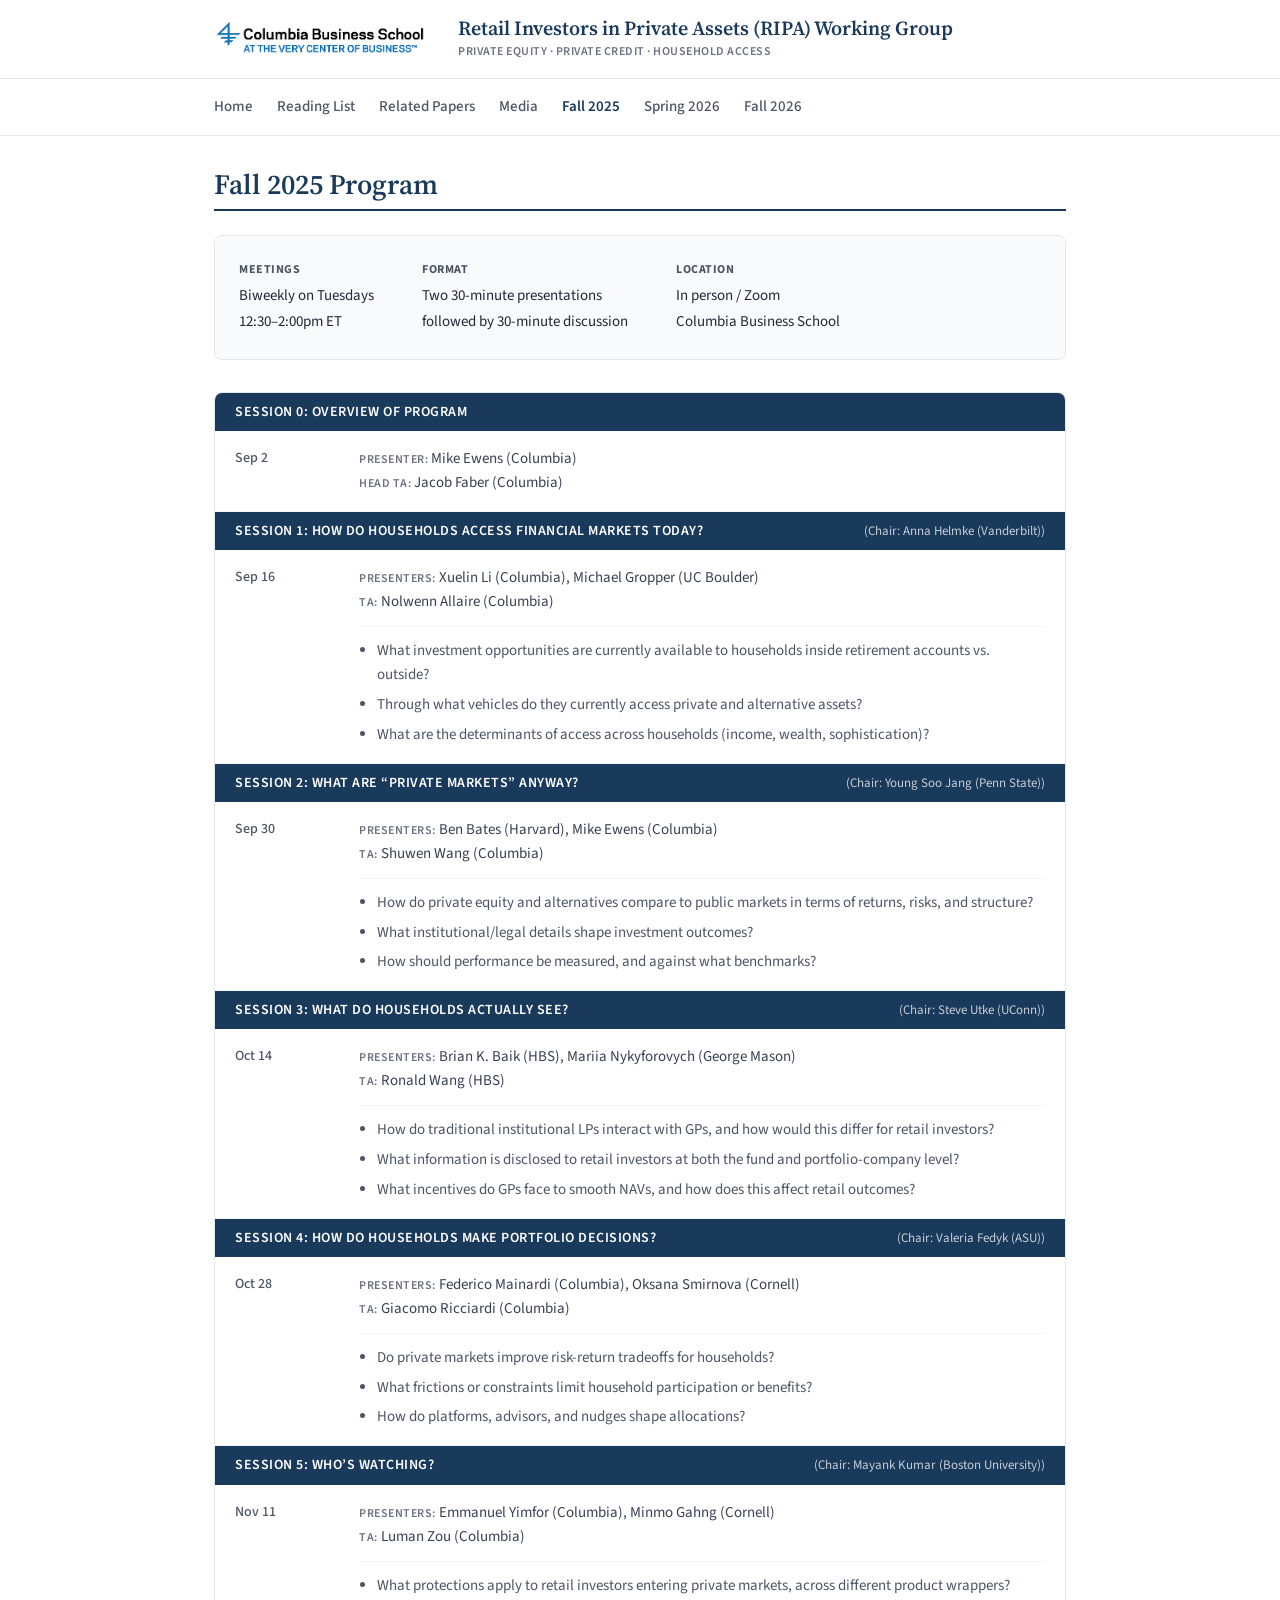
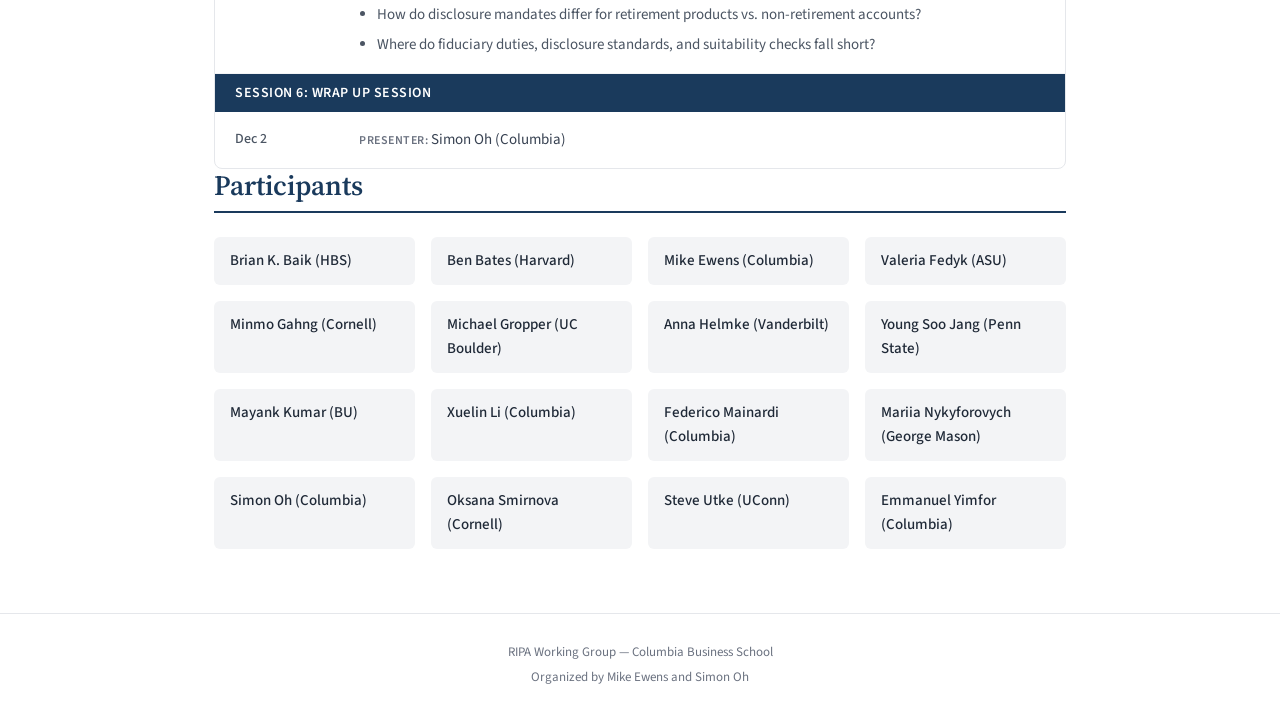
==== fall-2025.html @ 3ee1a728 "Add a Home page, reorder the nav, and drop the card styling - index.html becomes Home and carries th" ====
<!DOCTYPE html>
<html lang="en">
<head>
    <meta charset="UTF-8">
    <meta name="viewport" content="width=device-width, initial-scale=1.0">
    <title>Fall 2025 &mdash; RIPA Working Group</title>
    <link rel="stylesheet" href="styles.css">
    <link rel="preconnect" href="https://fonts.googleapis.com">
    <link rel="preconnect" href="https://fonts.gstatic.com" crossorigin>
    <link href="https://fonts.googleapis.com/css2?family=Source+Sans+3:wght@300;400;600;700&family=Source+Serif+4:wght@400;600&display=swap" rel="stylesheet">
</head>
<body>
    <header>
        <div class="container">
            <img src="cbs-logo.png" alt="Columbia Business School">
            <a href="index.html">
                <h1>Retail Investors in Private Assets (RIPA) Working Group</h1>
                <p class="subtitle">Private Equity &middot; Private Credit &middot; Household Access</p>
            </a>
        </div>
    </header>

    <nav>
        <div class="container">
            <a href="index.html">Home</a>
            <a href="reading.html">Reading List</a>
            <a href="papers.html">Related Papers</a>
            <a href="media.html">Media</a>
            <a href="fall-2025.html" class="nav-active">Fall 2025</a>
            <a href="spring-2026.html">Spring 2026</a>
            <a href="fall-2026.html">Fall 2026</a>
        </div>
    </nav>

    <main>
        <section class="container" id="schedule">
            <h2>Fall 2025 Program</h2>
            <div class="event-details">
                <div class="detail">
                    <strong>Meetings</strong>
                    <span>Biweekly on Tuesdays<br>12:30&ndash;2:00pm ET</span>
                </div>
                <div class="detail">
                    <strong>Format</strong>
                    <span>Two 30-minute presentations<br>followed by 30-minute discussion</span>
                </div>
                <div class="detail">
                    <strong>Location</strong>
                    <span>In person / Zoom<br>Columbia Business School</span>
                </div>
            </div>
            <div class="schedule">
                <div class="session-header"><span>Session 0: Overview of Program</span></div>
                <div class="time-block">
                    <div class="time">Sep 2</div>
                    <div class="event">
                        <div class="session-people"><span class="role">Presenter:</span> Mike Ewens (Columbia)<br><span class="role">Head TA:</span> Jacob Faber (Columbia)</div>
                    </div>
                </div>
                <div class="session-header"><span>Session 1: How Do Households Access Financial Markets Today?</span><span class="session-chair">(Chair: Anna Helmke (Vanderbilt))</span></div>
                <div class="time-block">
                    <div class="time">Sep 16</div>
                    <div class="event">
                        <div class="session-people"><span class="role">Presenters:</span> Xuelin Li (Columbia), Michael Gropper (UC Boulder)<br><span class="role">TA:</span> Nolwenn Allaire (Columbia)</div>
                        <div class="session-questions">
                            <ul>
                                <li>What investment opportunities are currently available to households inside retirement accounts vs. outside?</li>
                                <li>Through what vehicles do they currently access private and alternative assets?</li>
                                <li>What are the determinants of access across households (income, wealth, sophistication)?</li>
                            </ul>
                        </div>
                    </div>
                </div>
                <div class="session-header"><span>Session 2: What are &ldquo;Private Markets&rdquo; Anyway?</span><span class="session-chair">(Chair: Young Soo Jang (Penn State))</span></div>
                <div class="time-block">
                    <div class="time">Sep 30</div>
                    <div class="event">
                        <div class="session-people"><span class="role">Presenters:</span> Ben Bates (Harvard), Mike Ewens (Columbia)<br><span class="role">TA:</span> Shuwen Wang (Columbia)</div>
                        <div class="session-questions">
                            <ul>
                                <li>How do private equity and alternatives compare to public markets in terms of returns, risks, and structure?</li>
                                <li>What institutional/legal details shape investment outcomes?</li>
                                <li>How should performance be measured, and against what benchmarks?</li>
                            </ul>
                        </div>
                    </div>
                </div>
                <div class="session-header"><span>Session 3: What Do Households Actually See?</span><span class="session-chair">(Chair: Steve Utke (UConn))</span></div>
                <div class="time-block">
                    <div class="time">Oct 14</div>
                    <div class="event">
                        <div class="session-people"><span class="role">Presenters:</span> Brian K. Baik (HBS), Mariia Nykyforovych (George Mason)<br><span class="role">TA:</span> Ronald Wang (HBS)</div>
                        <div class="session-questions">
                            <ul>
                                <li>How do traditional institutional LPs interact with GPs, and how would this differ for retail investors?</li>
                                <li>What information is disclosed to retail investors at both the fund and portfolio-company level?</li>
                                <li>What incentives do GPs face to smooth NAVs, and how does this affect retail outcomes?</li>
                            </ul>
                        </div>
                    </div>
                </div>
                <div class="session-header"><span>Session 4: How Do Households Make Portfolio Decisions?</span><span class="session-chair">(Chair: Valeria Fedyk (ASU))</span></div>
                <div class="time-block">
                    <div class="time">Oct 28</div>
                    <div class="event">
                        <div class="session-people"><span class="role">Presenters:</span> Federico Mainardi (Columbia), Oksana Smirnova (Cornell)<br><span class="role">TA:</span> Giacomo Ricciardi (Columbia)</div>
                        <div class="session-questions">
                            <ul>
                                <li>Do private markets improve risk-return tradeoffs for households?</li>
                                <li>What frictions or constraints limit household participation or benefits?</li>
                                <li>How do platforms, advisors, and nudges shape allocations?</li>
                            </ul>
                        </div>
                    </div>
                </div>
                <div class="session-header"><span>Session 5: Who&rsquo;s Watching?</span><span class="session-chair">(Chair: Mayank Kumar (Boston University))</span></div>
                <div class="time-block">
                    <div class="time">Nov 11</div>
                    <div class="event">
                        <div class="session-people"><span class="role">Presenters:</span> Emmanuel Yimfor (Columbia), Minmo Gahng (Cornell)<br><span class="role">TA:</span> Luman Zou (Columbia)</div>
                        <div class="session-questions">
                            <ul>
                                <li>What protections apply to retail investors entering private markets, across different product wrappers?</li>
                                <li>How do disclosure mandates differ for retirement products vs. non-retirement accounts?</li>
                                <li>Where do fiduciary duties, disclosure standards, and suitability checks fall short?</li>
                            </ul>
                        </div>
                    </div>
                </div>
                <div class="session-header"><span>Session 6: Wrap Up Session</span></div>
                <div class="time-block">
                    <div class="time">Dec 2</div>
                    <div class="event">
                        <div class="session-people"><span class="role">Presenter:</span> Simon Oh (Columbia)</div>
                    </div>
                </div>
            </div>
        </section>

        <section class="container" id="participants">
            <h2>Participants</h2>
            <div class="participants-grid">
                <div class="participant">Brian K. Baik (HBS)</div>
                <div class="participant">Ben Bates (Harvard)</div>
                <div class="participant">Mike Ewens (Columbia)</div>
                <div class="participant">Valeria Fedyk (ASU)</div>
                <div class="participant">Minmo Gahng (Cornell)</div>
                <div class="participant">Michael Gropper (UC Boulder)</div>
                <div class="participant">Anna Helmke (Vanderbilt)</div>
                <div class="participant">Young Soo Jang (Penn State)</div>
                <div class="participant">Mayank Kumar (BU)</div>
                <div class="participant">Xuelin Li (Columbia)</div>
                <div class="participant">Federico Mainardi (Columbia)</div>
                <div class="participant">Mariia Nykyforovych (George Mason)</div>
                <div class="participant">Simon Oh (Columbia)</div>
                <div class="participant">Oksana Smirnova (Cornell)</div>
                <div class="participant">Steve Utke (UConn)</div>
                <div class="participant">Emmanuel Yimfor (Columbia)</div>
            </div>
        </section>
    </main>

    <footer>
        <div class="container">
            <p>RIPA Working Group &mdash; Columbia Business School</p>
            <p>Organized by Mike Ewens and Simon Oh</p>
        </div>
    </footer>

</body>
</html>
---- styles.css ----
/* ==========================================================================
   RIPA Working Group
   Design system kept in parallel with the Columbia Workshop in New
   Empirical Finance site (columbia-finance-workshop.github.io).
   Source Serif headings, Source Sans body, Columbia navy, 900px column.
   ========================================================================== */

:root {
    --primary-blue: #1a3a5c;
    --primary-blue-light: #2d5a87;
    --columbia-blue: #1a3a5c;
    --columbia-navy: #1a3a5c;
    --columbia-dark: #0f2840;
    --white: #ffffff;
    --gray-50: #f9fafb;
    --gray-100: #f3f4f6;
    --gray-200: #e5e7eb;
    --gray-300: #d1d5db;
    --gray-400: #9ca3af;
    --gray-500: #6b7280;
    --gray-600: #4b5563;
    --gray-700: #374151;
    --gray-800: #1f2937;
    --gray-900: #111827;
}

/* Reset and Base */
*, *::before, *::after {
    box-sizing: border-box;
}

html {
    scroll-behavior: smooth;
}

body {
    margin: 0;
    font-family: 'Source Sans 3', -apple-system, BlinkMacSystemFont, 'Segoe UI', sans-serif;
    font-size: 16px;
    line-height: 1.6;
    color: var(--gray-800);
    background: var(--white);
}

.container {
    max-width: 900px;
    margin: 0 auto;
    padding: 0 24px;
}

/* Typography */
h1, h2, h3 {
    font-family: 'Source Serif 4', Georgia, serif;
    font-weight: 600;
    line-height: 1.2;
}

h1 {
    font-size: 2.25rem;
    margin: 0;
}

h2 {
    font-size: 1.75rem;
    color: var(--columbia-navy);
    margin: 0 0 1.5rem 0;
    padding-bottom: 0.5rem;
    border-bottom: 2px solid var(--columbia-blue);
}

h3 {
    font-size: 1.25rem;
    color: var(--gray-700);
    margin: 2rem 0 1rem 0;
}

p {
    margin: 0 0 1rem 0;
}

a {
    color: var(--columbia-navy);
    text-decoration: none;
}

a:hover {
    text-decoration: underline;
}

/* Header */
header {
    background: var(--white);
    border-bottom: 1px solid var(--gray-200);
    padding: 1rem 0;
}

header .container {
    display: flex;
    align-items: center;
    gap: 2rem;
}

header img {
    height: 40px;
    margin: 0;
    flex-shrink: 0;
}

header a {
    text-decoration: none;
    color: inherit;
}

header a:hover {
    text-decoration: none;
}

header h1 {
    color: var(--columbia-navy);
    margin: 0;
    font-size: 1.25rem;
    font-weight: 600;
}

header .subtitle {
    font-family: 'Source Sans 3', sans-serif;
    font-size: 0.75rem;
    font-weight: 600;
    text-transform: uppercase;
    letter-spacing: 0.5px;
    color: var(--gray-500);
    margin: 0.15rem 0 0 0;
}

/* Navigation */
nav {
    background: var(--white);
    border-bottom: 1px solid var(--gray-200);
    position: sticky;
    top: 0;
    z-index: 100;
    margin-bottom: 2rem;
}

nav .container {
    display: flex;
    flex-wrap: wrap;
    gap: 1.5rem;
    padding-top: 1rem;
    padding-bottom: 1rem;
}

nav a {
    color: var(--gray-600);
    font-weight: 500;
    font-size: 0.9375rem;
    transition: color 0.2s;
}

nav a:hover {
    color: var(--columbia-navy);
    text-decoration: none;
}

nav a.nav-active {
    color: var(--columbia-navy);
    font-weight: 600;
}

/* Main Content */
main {
    padding-bottom: 4rem;
}

section {
    padding: 2rem 0;
}

/* Intro / scope questions */
.intro-section p {
    font-size: 1.0625rem;
    color: var(--gray-700);
    max-width: 720px;
}

.questions-list {
    margin: 1rem 0 0 0;
    padding: 1.25rem 1.5rem 1.25rem 2.75rem;
    background: var(--gray-50);
    border: 1px solid var(--gray-200);
    border-radius: 8px;
    max-width: 720px;
}

.questions-list li {
    color: var(--gray-700);
    margin-bottom: 0.5rem;
}

.questions-list li:last-child {
    margin-bottom: 0;
}

/* Event Details */
.event-details {
    display: flex;
    flex-wrap: wrap;
    gap: 3rem;
    margin-bottom: 2rem;
    padding: 1.5rem;
    background: var(--gray-50);
    border-radius: 8px;
    border: 1px solid var(--gray-200);
}

.detail strong {
    display: block;
    font-size: 0.75rem;
    text-transform: uppercase;
    letter-spacing: 0.5px;
    color: var(--gray-600);
    margin-bottom: 0.25rem;
}

.detail span {
    color: var(--gray-800);
    font-size: 0.9375rem;
    line-height: 1.5;
}

.tba {
    color: var(--gray-600);
    font-size: 0.9375rem;
    padding: 1.5rem;
    background: var(--gray-50);
    border: 1px solid var(--gray-200);
    border-radius: 8px;
    margin: 0;
}

/* Schedule */
.schedule {
    border: 1px solid var(--gray-200);
    border-radius: 8px;
    overflow: hidden;
}

.session-header {
    background: var(--columbia-navy);
    color: var(--white);
    padding: 0.5rem 1.25rem;
    font-weight: 600;
    font-size: 0.875rem;
    text-transform: uppercase;
    letter-spacing: 0.5px;
    display: flex;
    justify-content: space-between;
    align-items: baseline;
    gap: 1rem;
}

.session-chair {
    font-weight: 400;
    text-transform: none;
    letter-spacing: 0;
    font-size: 0.8125rem;
    color: rgba(255, 255, 255, 0.75);
    white-space: nowrap;
}

.time-block {
    display: flex;
    padding: 1rem 1.25rem;
    border-bottom: 1px solid var(--gray-100);
    gap: 1.5rem;
}

.time-block:last-child {
    border-bottom: none;
}

.time {
    flex-shrink: 0;
    width: 100px;
    font-size: 0.875rem;
    color: var(--gray-600);
    font-weight: 500;
}

.event {
    flex-grow: 1;
}

.presenter {
    font-weight: 600;
    color: var(--gray-900);
}

.affiliation {
    color: var(--gray-500);
    font-size: 0.875rem;
}

.session-people {
    font-size: 0.9375rem;
    color: var(--gray-700);
}

.role {
    color: var(--gray-500);
    font-size: 0.75rem;
    text-transform: uppercase;
    letter-spacing: 0.5px;
    font-weight: 600;
}

.session-questions {
    margin-top: 0.75rem;
    padding-top: 0.75rem;
    border-top: 1px solid var(--gray-100);
}

.session-questions ul {
    margin: 0;
    padding-left: 1.15rem;
}

.session-questions li {
    font-size: 0.9375rem;
    color: var(--gray-600);
    margin-bottom: 0.35rem;
}

.session-questions li:last-child {
    margin-bottom: 0;
}

.format-note {
    color: var(--gray-600);
    font-size: 0.9375rem;
    margin-bottom: 1.5rem;
}

/* Participants */
.participants-grid {
    display: grid;
    grid-template-columns: repeat(auto-fill, minmax(180px, 1fr));
    gap: 1rem;
}

.participant {
    background: var(--gray-100);
    padding: 0.75rem 1rem;
    border-radius: 6px;
    font-weight: 500;
    color: var(--gray-800);
    font-size: 0.9375rem;
}

/* Papers and reading list — one shared list treatment, no cards */
.papers-grid,
.reading-cards {
    display: block;
    border: 1px solid var(--gray-200);
    border-radius: 8px;
    overflow: hidden;
}

.paper-card,
.reading-card {
    background: var(--white);
    border-bottom: 1px solid var(--gray-100);
    padding: 0.875rem 1.25rem;
    transition: background 0.2s;
}

.paper-card:last-child,
.reading-card:last-child {
    border-bottom: none;
}

.paper-card:hover,
.reading-card:hover {
    background: var(--gray-50);
}

.paper-card .paper-title,
.reading-card-title {
    font-family: 'Source Serif 4', Georgia, serif;
    font-size: 1rem;
    font-weight: 600;
    line-height: 1.35;
    margin-bottom: 0.2rem;
    color: var(--gray-900);
}

.paper-card .paper-title a {
    color: var(--gray-900);
}

.paper-card .paper-title a:hover {
    color: var(--columbia-navy);
}

.paper-card .paper-authors,
.reading-card-authors {
    display: inline;
    font-size: 0.875rem;
    color: var(--gray-600);
}

.paper-card .paper-venue,
.reading-card-venue {
    display: inline;
    font-size: 0.875rem;
    color: var(--gray-500);
}

.paper-card .paper-authors::after,
.reading-card-authors::after {
    content: " \00b7 ";
    color: var(--gray-400);
}

/* Reading list tabs */
.topic-tabs {
    display: flex;
    flex-wrap: wrap;
    gap: 1.5rem;
    margin-bottom: 2rem;
    padding-bottom: 0.75rem;
    border-bottom: 1px solid var(--gray-200);
}

.topic-tab {
    font-family: 'Source Sans 3', sans-serif;
    padding: 0 0 0.35rem 0;
    background: none;
    border: none;
    border-bottom: 2px solid transparent;
    font-size: 0.9375rem;
    font-weight: 500;
    color: var(--gray-600);
    cursor: pointer;
    transition: color 0.2s, border-color 0.2s;
}

.topic-tab:hover {
    color: var(--columbia-navy);
}

.topic-tab.active {
    color: var(--columbia-navy);
    font-weight: 600;
    border-bottom-color: var(--columbia-blue);
}

.topic-section {
    display: none;
}

.topic-section.active {
    display: block;
}

.topic-header {
    background: var(--columbia-navy);
    color: var(--white);
    padding: 0.5rem 1.25rem;
    border-radius: 6px;
    font-weight: 600;
    font-size: 0.875rem;
    text-transform: uppercase;
    letter-spacing: 0.5px;
    margin: 2rem 0 1rem 0;
}

.topic-section > .topic-header:first-child {
    margin-top: 0;
}

/* Media */
.timeline {
    border: 1px solid var(--gray-200);
    border-radius: 8px;
    overflow: hidden;
}

.media-year {
    background: var(--columbia-navy);
    color: var(--white);
    padding: 0.5rem 1.25rem;
    font-family: 'Source Sans 3', sans-serif;
    font-weight: 600;
    font-size: 0.875rem;
    text-transform: uppercase;
    letter-spacing: 0.5px;
}

.media-item {
    padding: 0.875rem 1.25rem;
    border-bottom: 1px solid var(--gray-100);
    transition: background 0.2s;
}

.media-item:hover {
    background: var(--gray-50);
}

.media-item:last-child {
    border-bottom: none;
}

.media-meta {
    font-size: 0.8125rem;
    color: var(--gray-500);
    margin-bottom: 0.15rem;
}

.media-source {
    color: var(--columbia-navy);
    font-weight: 600;
}

.media-title {
    font-size: 0.9375rem;
    line-height: 1.45;
}

.media-title a {
    color: var(--gray-800);
}

.media-title a:hover {
    color: var(--columbia-navy);
}

/* Footer */
footer {
    background: var(--white);
    border-top: 1px solid var(--gray-200);
    color: var(--gray-500);
    padding: 1.5rem 0;
    text-align: center;
    font-size: 0.8125rem;
}

footer p {
    margin: 0.25rem 0;
}

/* Mobile Responsiveness */
@media (max-width: 640px) {
    h1 {
        font-size: 1.75rem;
    }

    h2 {
        font-size: 1.5rem;
    }

    header .container {
        gap: 1rem;
    }

    header h1 {
        font-size: 1.05rem;
    }

    nav .container {
        gap: 1rem;
    }

    .event-details {
        flex-direction: column;
        gap: 1.5rem;
    }

    .time-block {
        flex-direction: column;
        gap: 0.5rem;
    }

    .time {
        width: auto;
    }

    .session-header {
        flex-direction: column;
        align-items: flex-start;
        gap: 0.25rem;
    }

    .session-chair {
        white-space: normal;
    }

    .participants-grid {
        grid-template-columns: 1fr 1fr;
    }
}
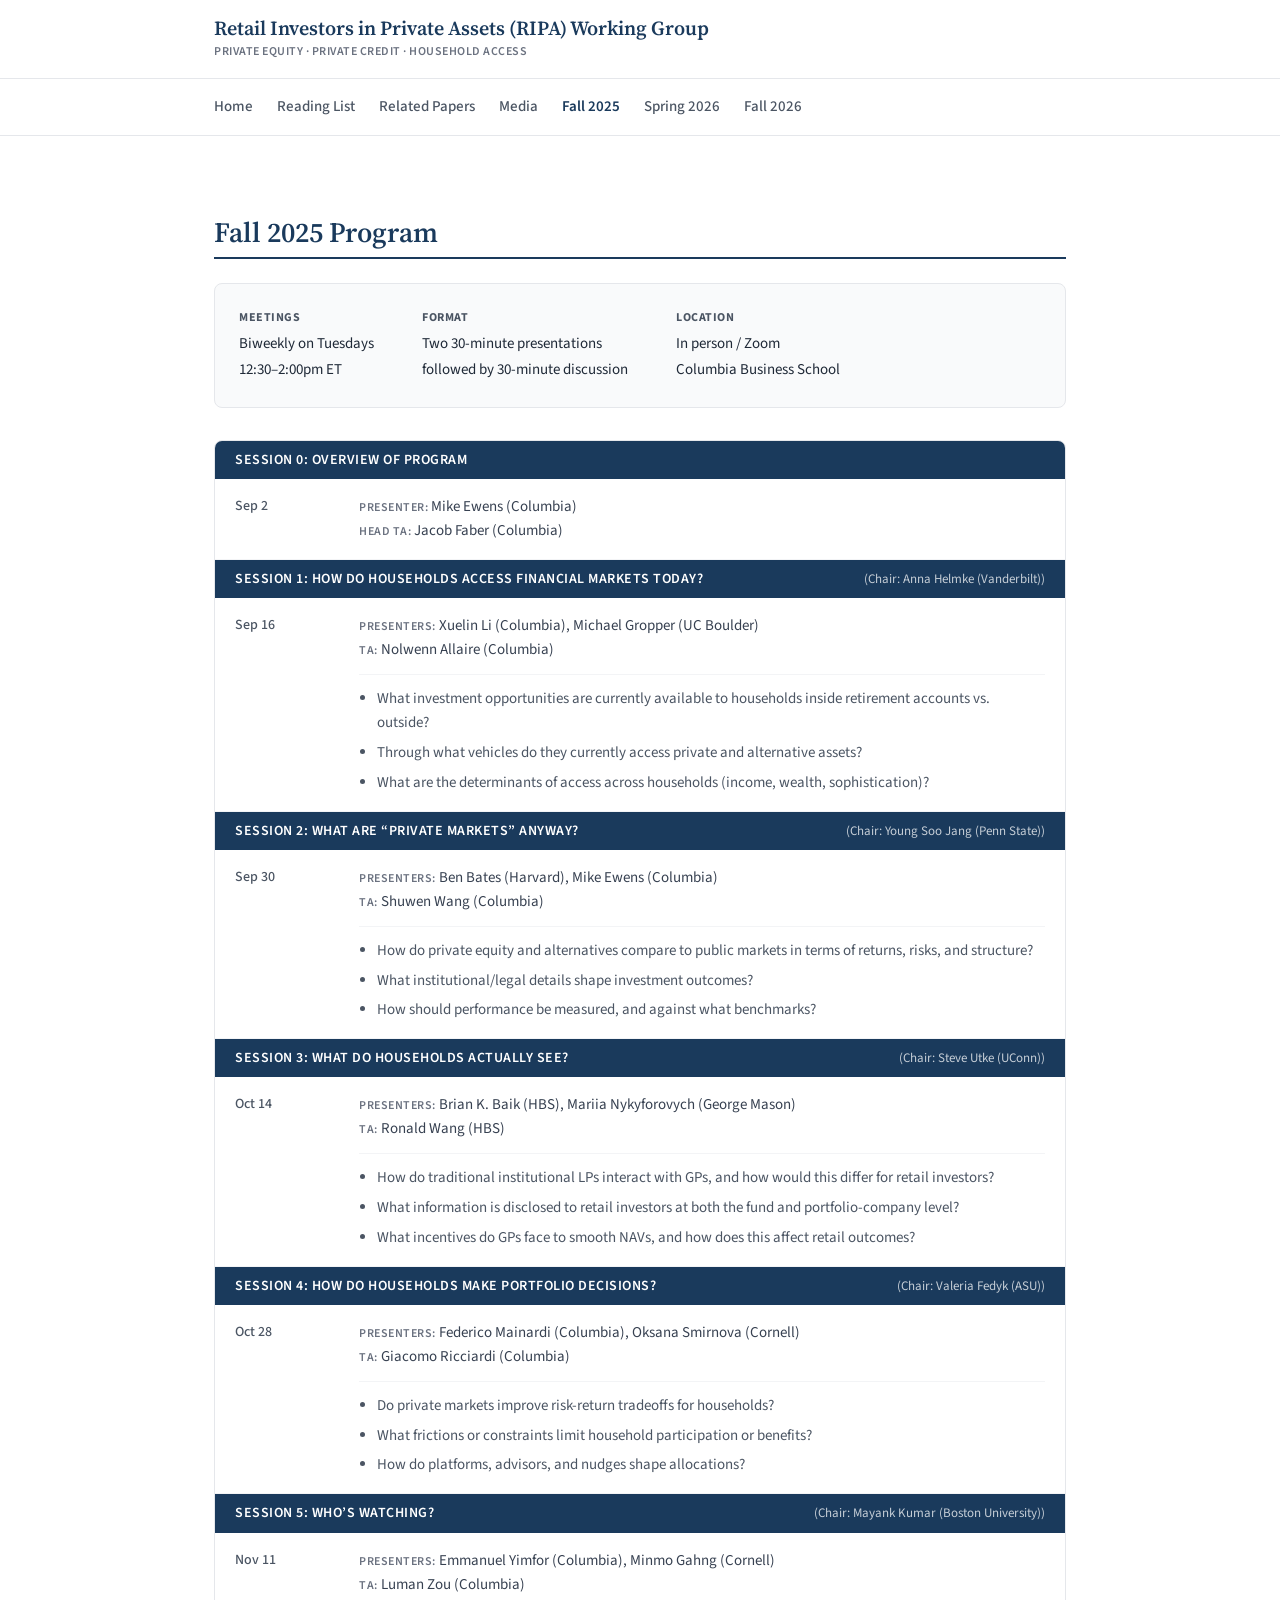
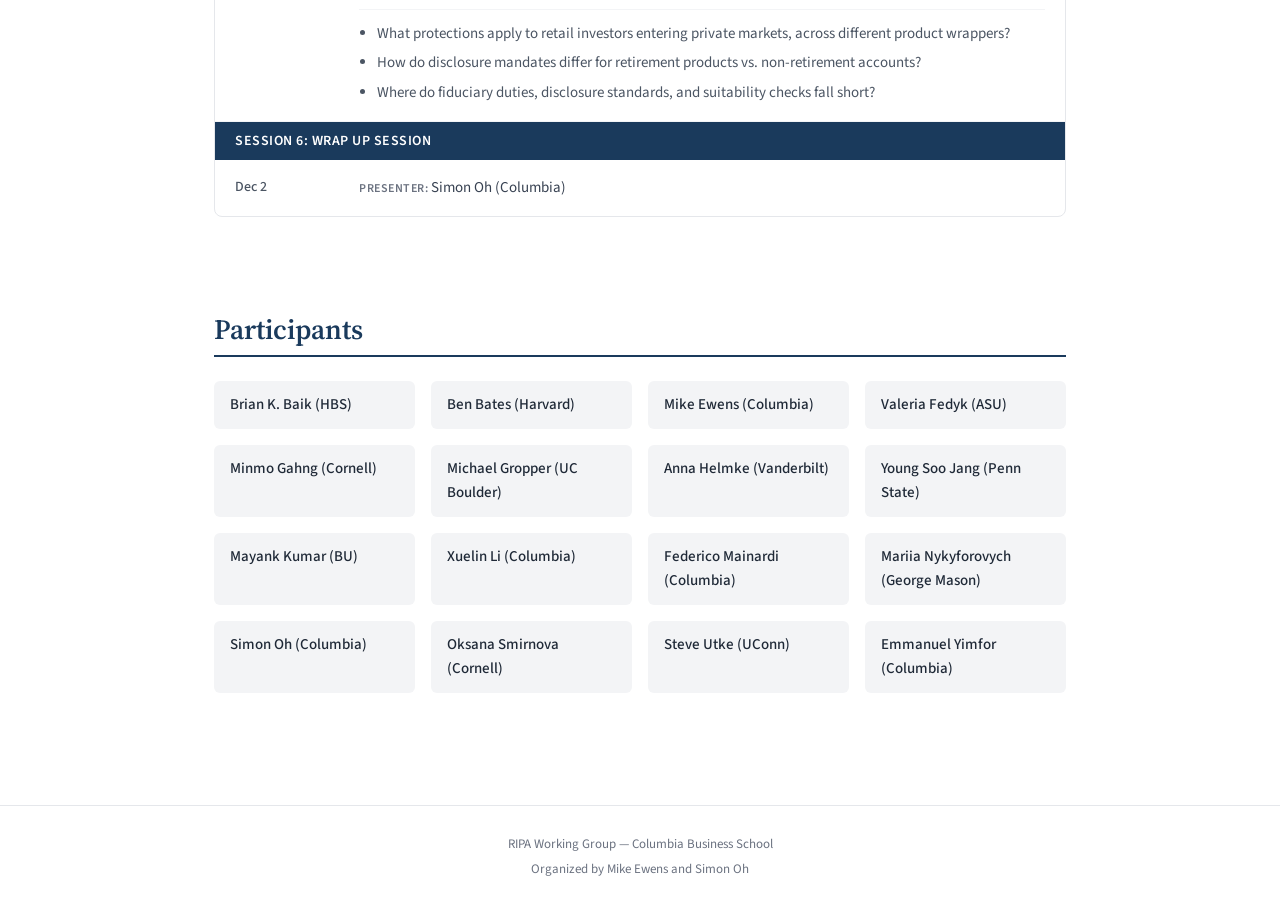
==== commit 734184ef: "Remove the Columbia Business School logo Drop the logo image from every page header and delete cbs-l" ====
--- a/fall-2025.html
+++ b/fall-2025.html
@@ -12,7 +12,6 @@
 <body>
     <header>
         <div class="container">
-            <img src="cbs-logo.png" alt="Columbia Business School">
             <a href="index.html">
                 <h1>Retail Investors in Private Assets (RIPA) Working Group</h1>
                 <p class="subtitle">Private Equity &middot; Private Credit &middot; Household Access</p>
--- a/styles.css
+++ b/styles.css
@@ -42,10 +42,13 @@
     background: var(--white);
 }
 
+/* Horizontal padding only. Setting the shorthand here would zero out the
+   vertical padding on elements that carry both `section` and `container`. */
 .container {
     max-width: 900px;
     margin: 0 auto;
-    padding: 0 24px;
+    padding-left: 24px;
+    padding-right: 24px;
 }
 
 /* Typography */
@@ -92,18 +95,6 @@
     background: var(--white);
     border-bottom: 1px solid var(--gray-200);
     padding: 1rem 0;
-}
-
-header .container {
-    display: flex;
-    align-items: center;
-    gap: 2rem;
-}
-
-header img {
-    height: 40px;
-    margin: 0;
-    flex-shrink: 0;
 }
 
 header a {
@@ -173,14 +164,13 @@
 }
 
 section {
-    padding: 2rem 0;
+    padding: 3rem 0;
 }
 
 /* Intro / scope questions */
 .intro-section p {
     font-size: 1.0625rem;
     color: var(--gray-700);
-    max-width: 720px;
 }
 
 .questions-list {
@@ -189,7 +179,6 @@
     background: var(--gray-50);
     border: 1px solid var(--gray-200);
     border-radius: 8px;
-    max-width: 720px;
 }
 
 .questions-list li {
@@ -559,10 +548,6 @@
         font-size: 1.5rem;
     }
 
-    header .container {
-        gap: 1rem;
-    }
-
     header h1 {
         font-size: 1.05rem;
     }
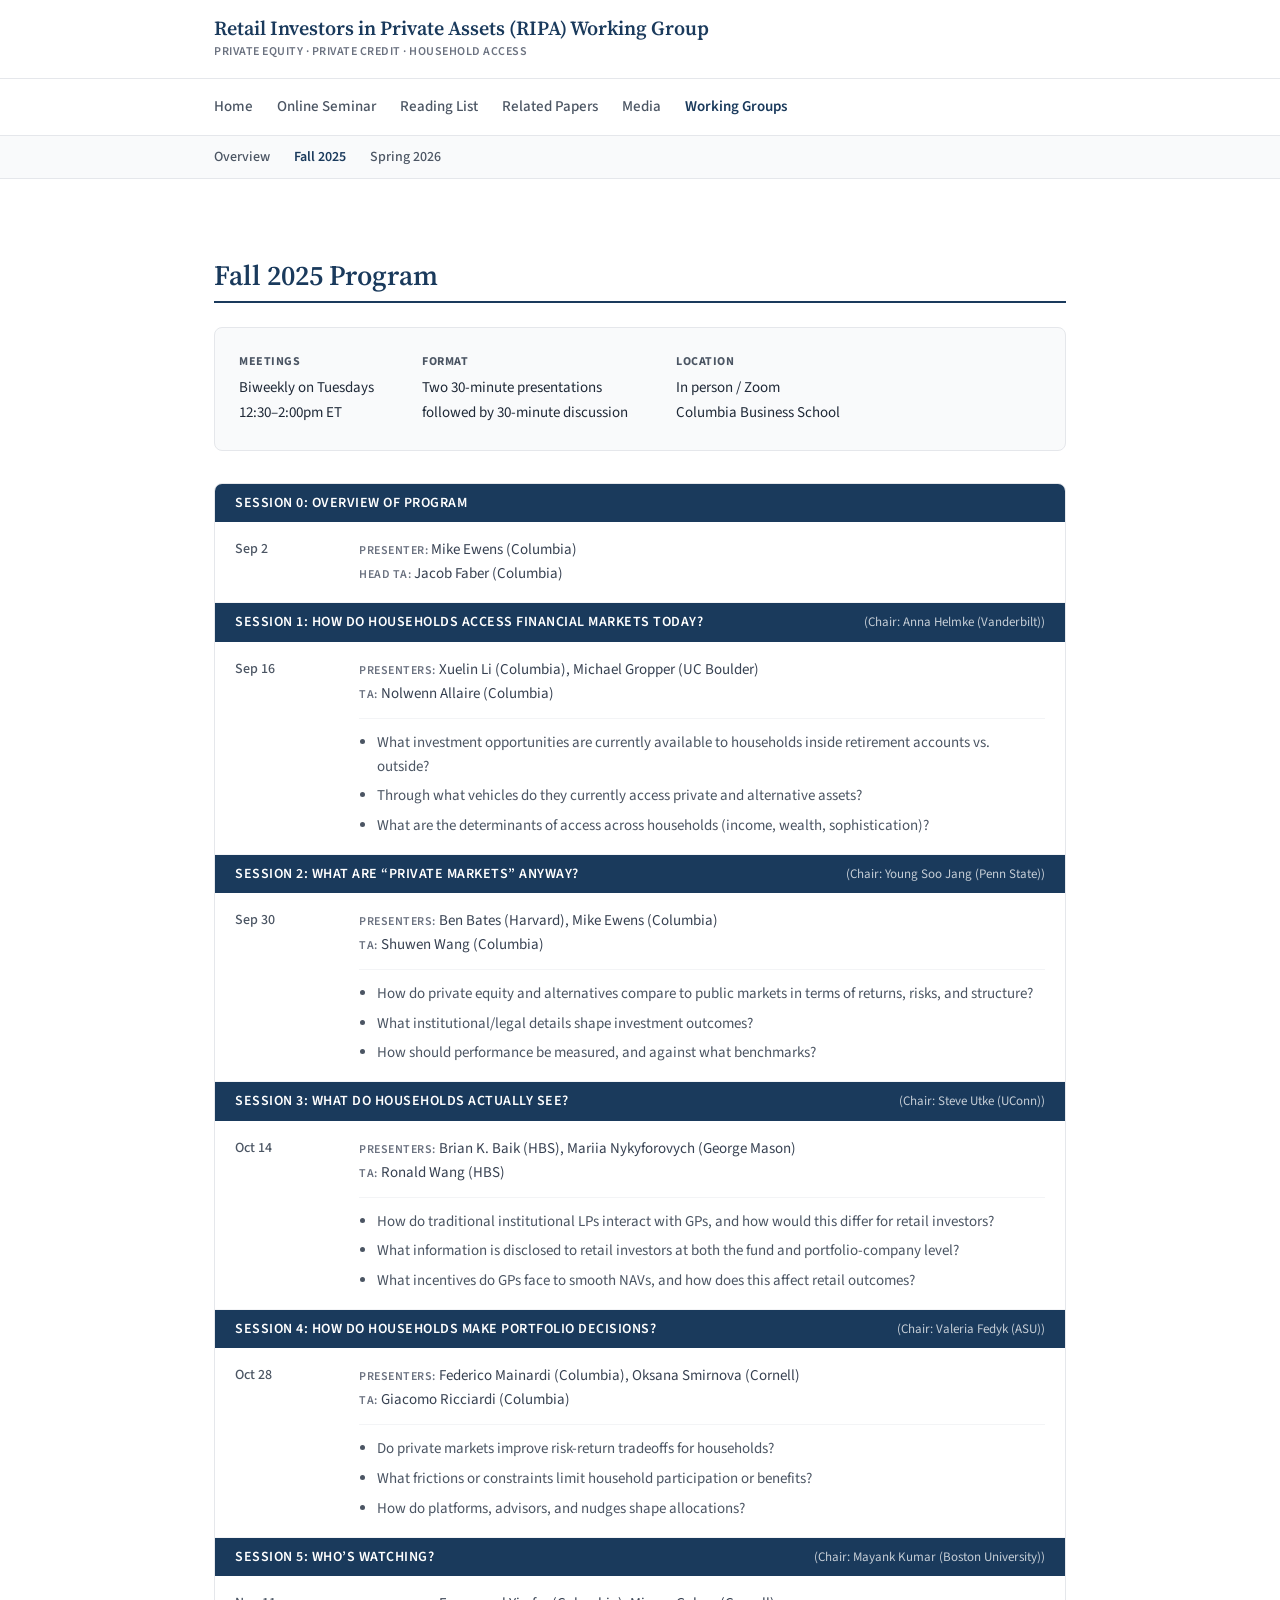
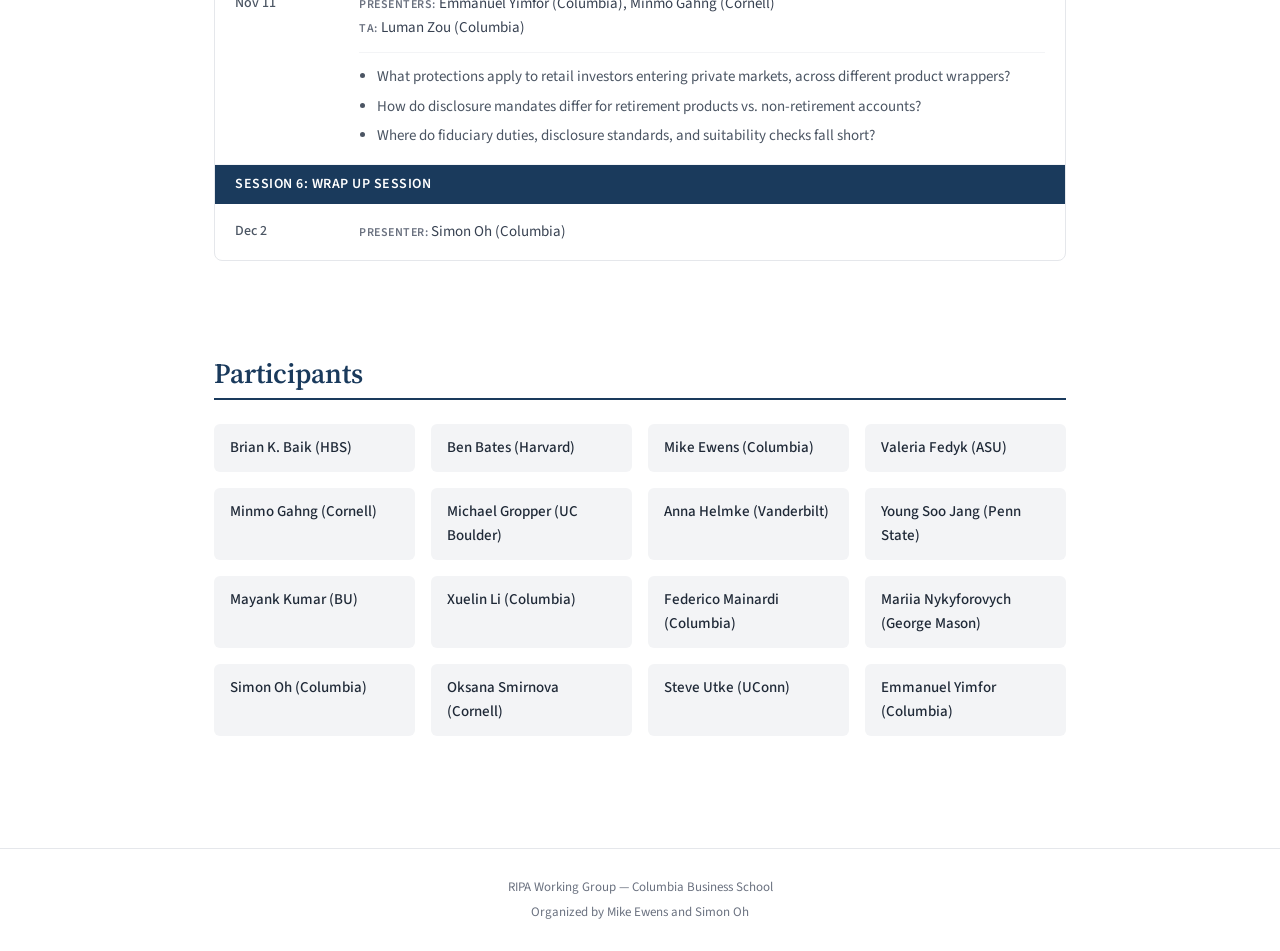
==== commit 294be3de: "Split the seminar series from the working group archive The group is becoming an online seminar seri" ====
--- a/fall-2025.html
+++ b/fall-2025.html
@@ -22,14 +22,21 @@
     <nav>
         <div class="container">
             <a href="index.html">Home</a>
+            <a href="seminar.html">Online Seminar</a>
             <a href="reading.html">Reading List</a>
             <a href="papers.html">Related Papers</a>
             <a href="media.html">Media</a>
-            <a href="fall-2025.html" class="nav-active">Fall 2025</a>
-            <a href="spring-2026.html">Spring 2026</a>
-            <a href="fall-2026.html">Fall 2026</a>
+            <a href="working-groups.html" class="nav-active">Working Groups</a>
         </div>
     </nav>
+
+    <div class="subnav">
+        <div class="container">
+            <a href="working-groups.html">Overview</a>
+            <a href="fall-2025.html" class="subnav-active">Fall 2025</a>
+            <a href="spring-2026.html">Spring 2026</a>
+        </div>
+    </div>
 
     <main>
         <section class="container" id="schedule">
@@ -157,7 +164,7 @@
                 <div class="participant">Emmanuel Yimfor (Columbia)</div>
             </div>
         </section>
-    </main>
+        </main>
 
     <footer>
         <div class="container">
--- a/styles.css
+++ b/styles.css
@@ -158,6 +158,38 @@
     font-weight: 600;
 }
 
+/* Secondary navigation, for the terms under Working Groups */
+.subnav {
+    background: var(--gray-50);
+    border-bottom: 1px solid var(--gray-200);
+    margin-top: -2rem;
+    margin-bottom: 2rem;
+}
+
+.subnav .container {
+    display: flex;
+    flex-wrap: wrap;
+    gap: 1.5rem;
+    padding-top: 0.625rem;
+    padding-bottom: 0.625rem;
+}
+
+.subnav a {
+    color: var(--gray-600);
+    font-size: 0.875rem;
+    font-weight: 500;
+}
+
+.subnav a:hover {
+    color: var(--columbia-navy);
+    text-decoration: none;
+}
+
+.subnav a.subnav-active {
+    color: var(--columbia-navy);
+    font-weight: 600;
+}
+
 /* Main Content */
 main {
     padding-bottom: 4rem;
@@ -346,17 +378,41 @@
     font-size: 0.9375rem;
 }
 
-/* Papers and reading list — one shared list treatment, no cards */
+/* Papers, reading list and terms — one shared list treatment, no cards */
 .papers-grid,
-.reading-cards {
+.reading-cards,
+.term-list {
     display: block;
     border: 1px solid var(--gray-200);
     border-radius: 8px;
     overflow: hidden;
 }
 
+.term-row {
+    display: block;
+    color: inherit;
+}
+
+.term-row:hover {
+    text-decoration: none;
+}
+
+.term-title {
+    font-family: 'Source Serif 4', Georgia, serif;
+    font-size: 1.0625rem;
+    font-weight: 600;
+    color: var(--columbia-navy);
+    margin-bottom: 0.15rem;
+}
+
+.term-meta {
+    font-size: 0.875rem;
+    color: var(--gray-600);
+}
+
 .paper-card,
-.reading-card {
+.reading-card,
+.term-row {
     background: var(--white);
     border-bottom: 1px solid var(--gray-100);
     padding: 0.875rem 1.25rem;
@@ -364,12 +420,14 @@
 }
 
 .paper-card:last-child,
-.reading-card:last-child {
+.reading-card:last-child,
+.term-row:last-child {
     border-bottom: none;
 }
 
 .paper-card:hover,
-.reading-card:hover {
+.reading-card:hover,
+.term-row:hover {
     background: var(--gray-50);
 }
 
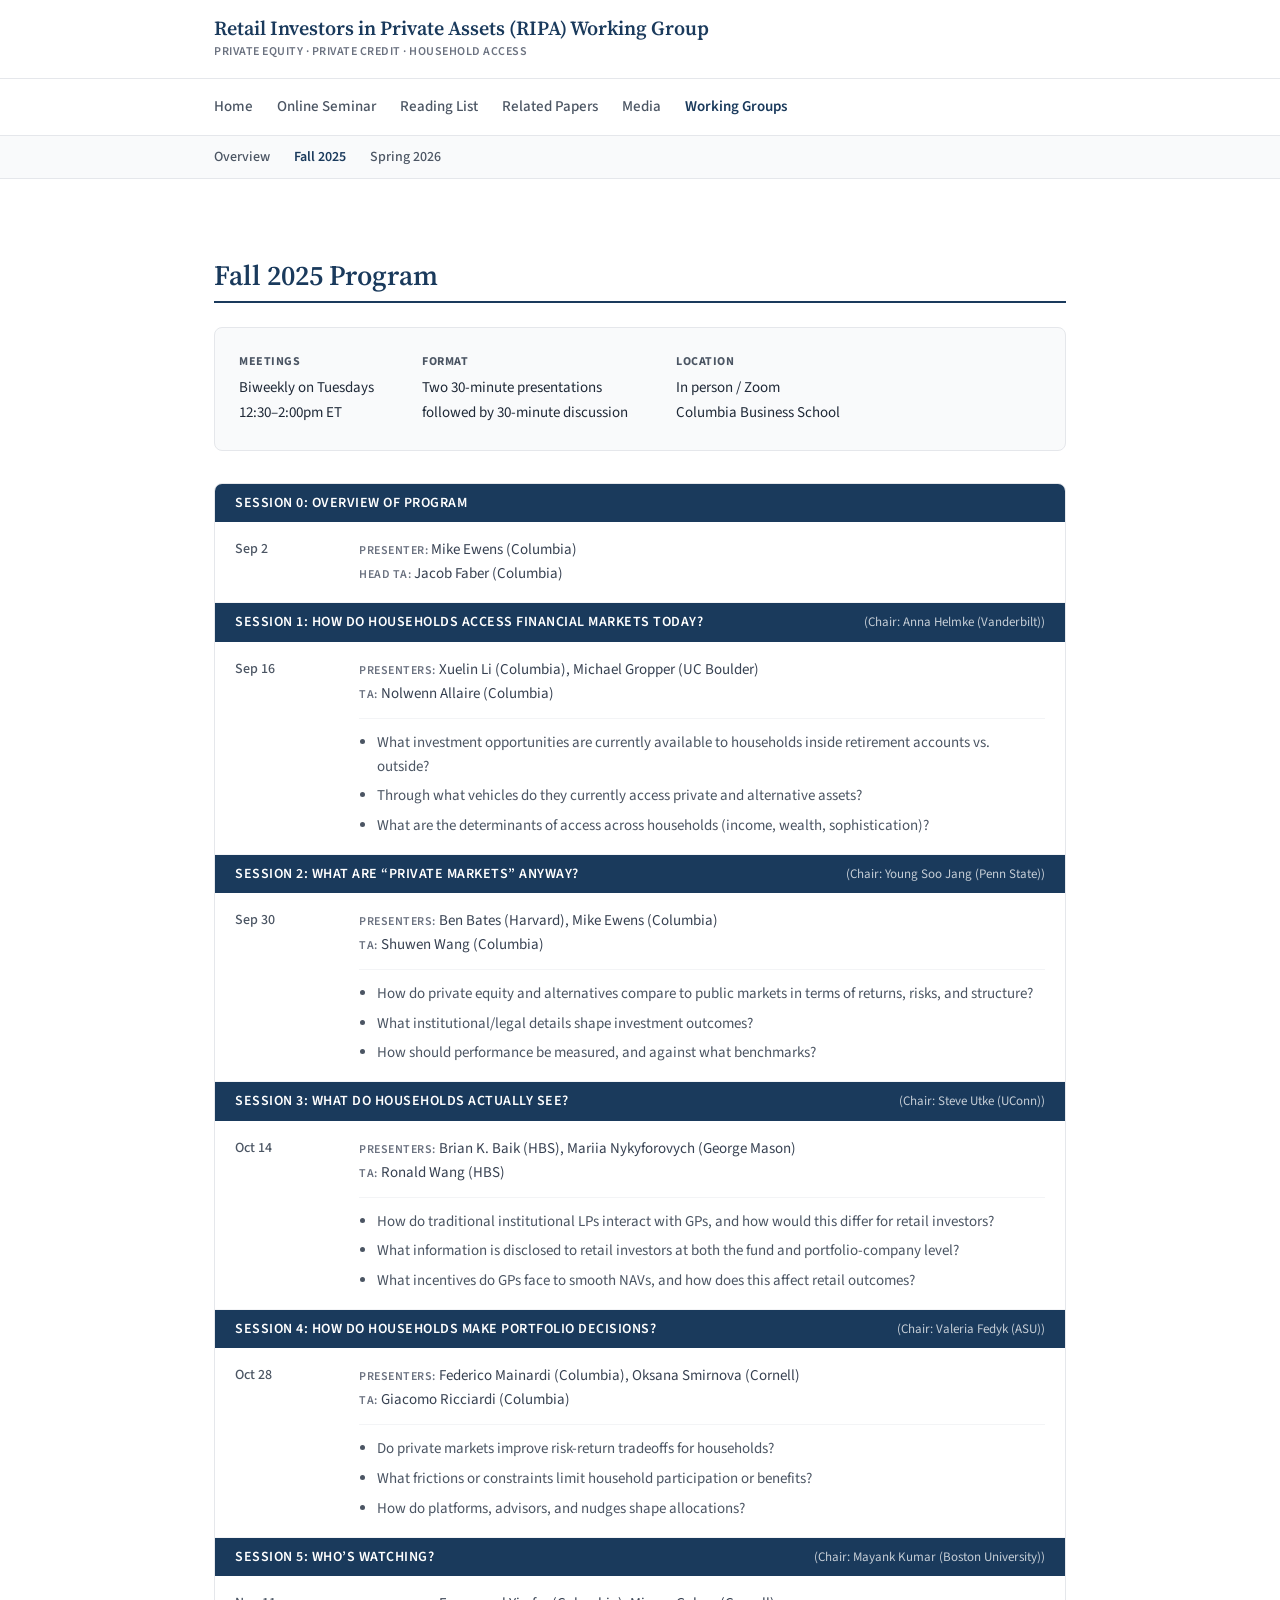
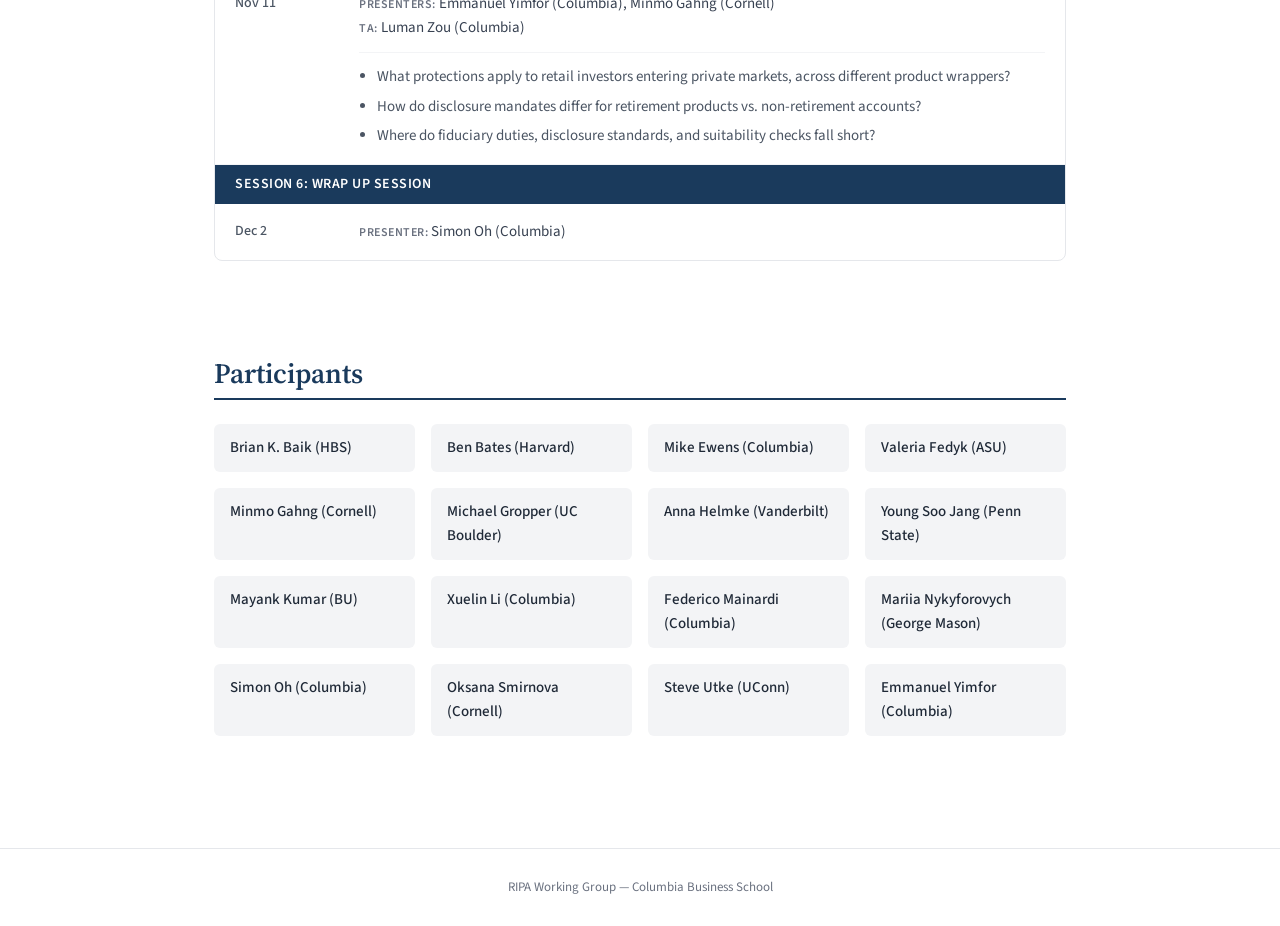
==== commit eb9a8ef0: "Move organizer credit to the seminar page - Drop the organizer names from the About text on Home - N" ====
--- a/fall-2025.html
+++ b/fall-2025.html
@@ -169,7 +169,6 @@
     <footer>
         <div class="container">
             <p>RIPA Working Group &mdash; Columbia Business School</p>
-            <p>Organized by Mike Ewens and Simon Oh</p>
         </div>
     </footer>
 
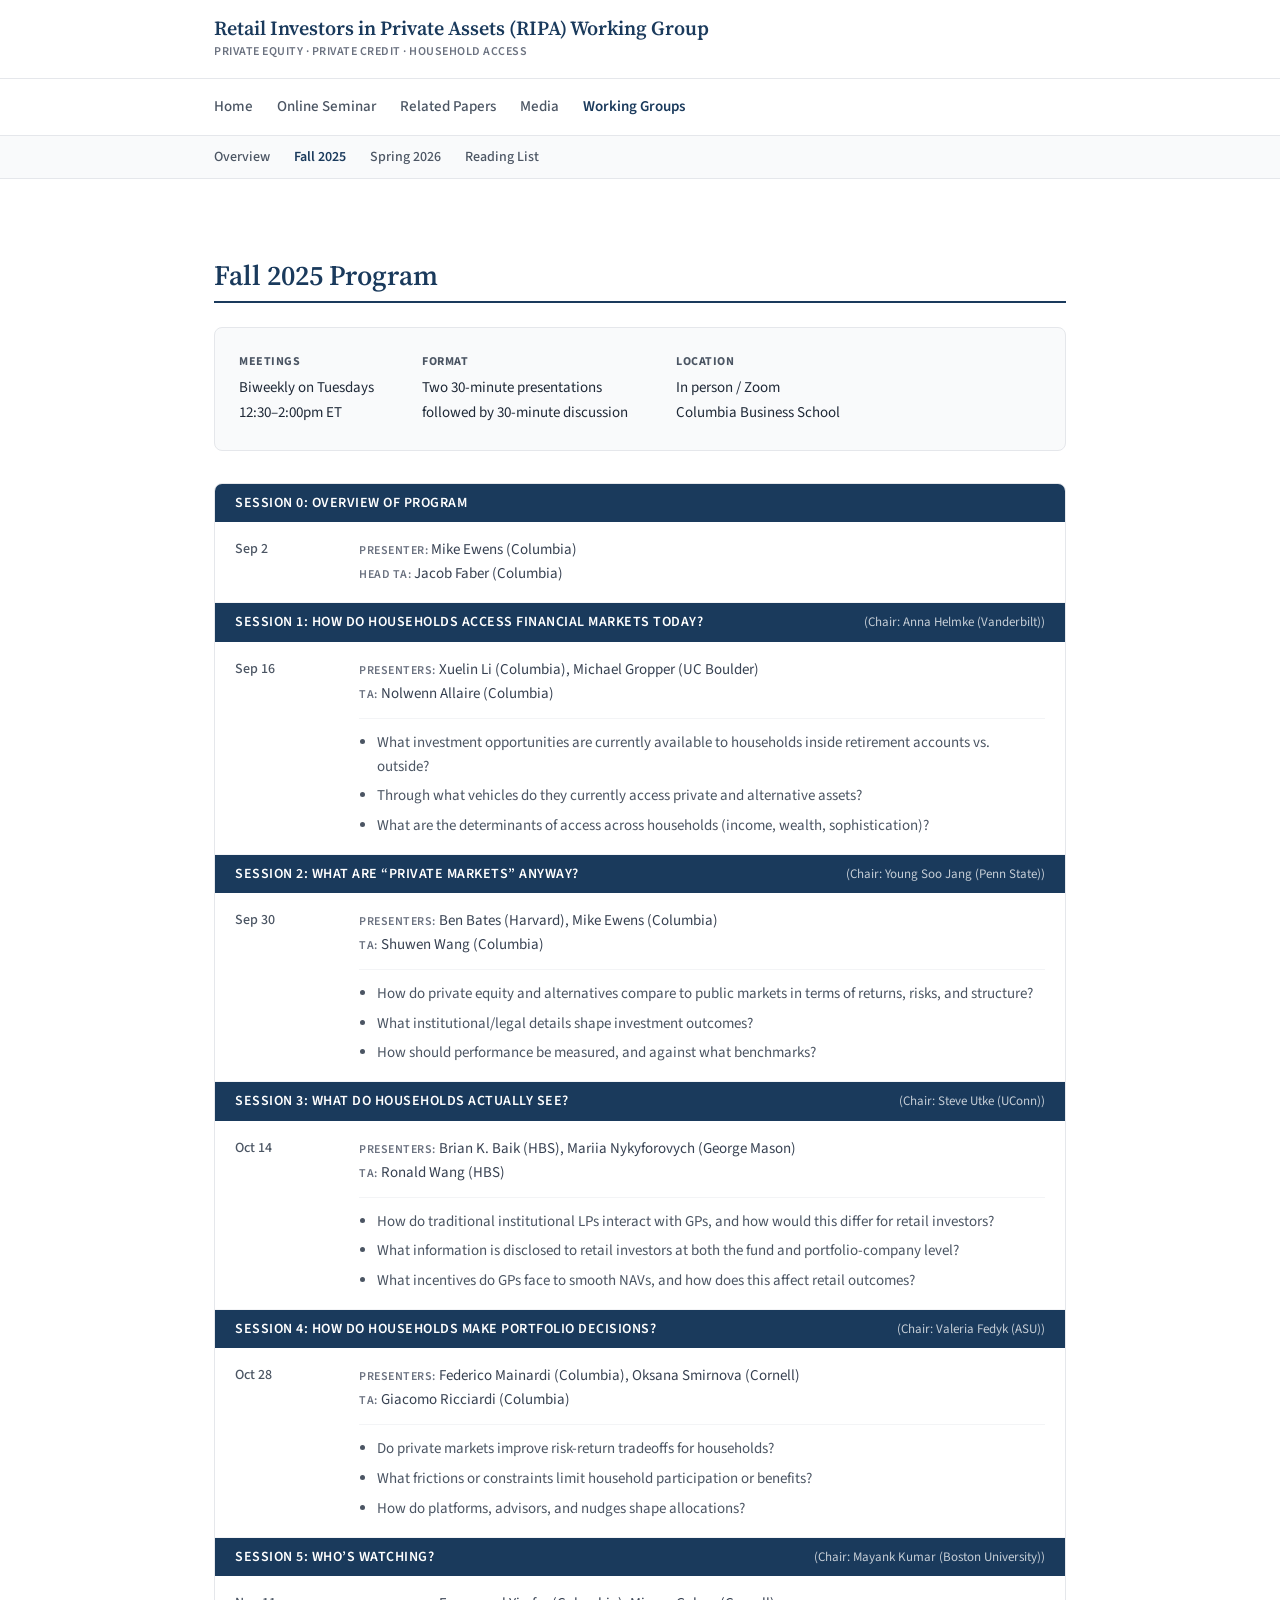
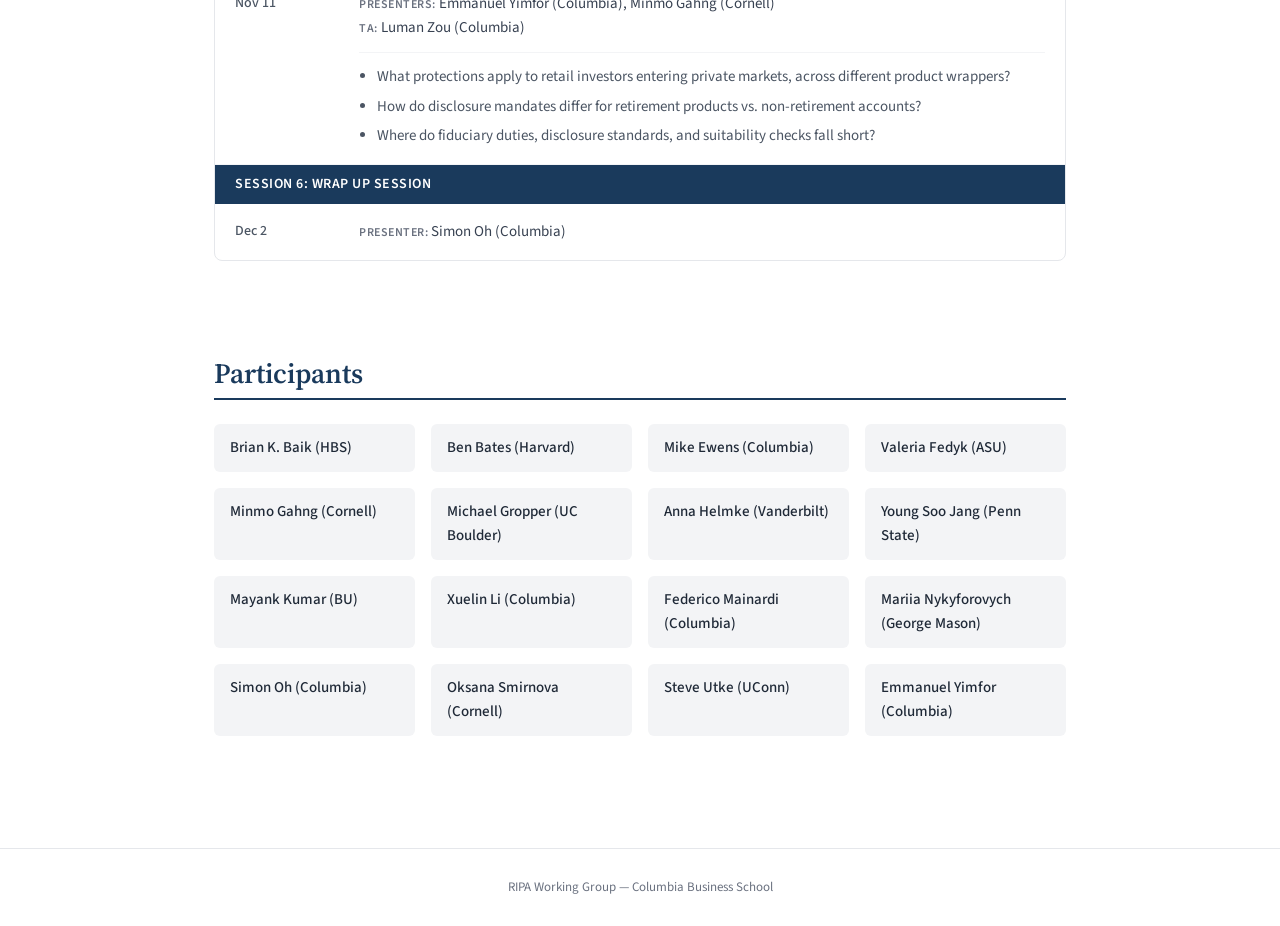
==== commit 2b6883f0: "Move the Reading List under Working Groups The reading list belongs to the working-group terms rathe" ====
--- a/fall-2025.html
+++ b/fall-2025.html
@@ -23,7 +23,6 @@
         <div class="container">
             <a href="index.html">Home</a>
             <a href="seminar.html">Online Seminar</a>
-            <a href="reading.html">Reading List</a>
             <a href="papers.html">Related Papers</a>
             <a href="media.html">Media</a>
             <a href="working-groups.html" class="nav-active">Working Groups</a>
@@ -35,8 +34,10 @@
             <a href="working-groups.html">Overview</a>
             <a href="fall-2025.html" class="subnav-active">Fall 2025</a>
             <a href="spring-2026.html">Spring 2026</a>
+            <a href="reading.html">Reading List</a>
         </div>
     </div>
+
 
     <main>
         <section class="container" id="schedule">
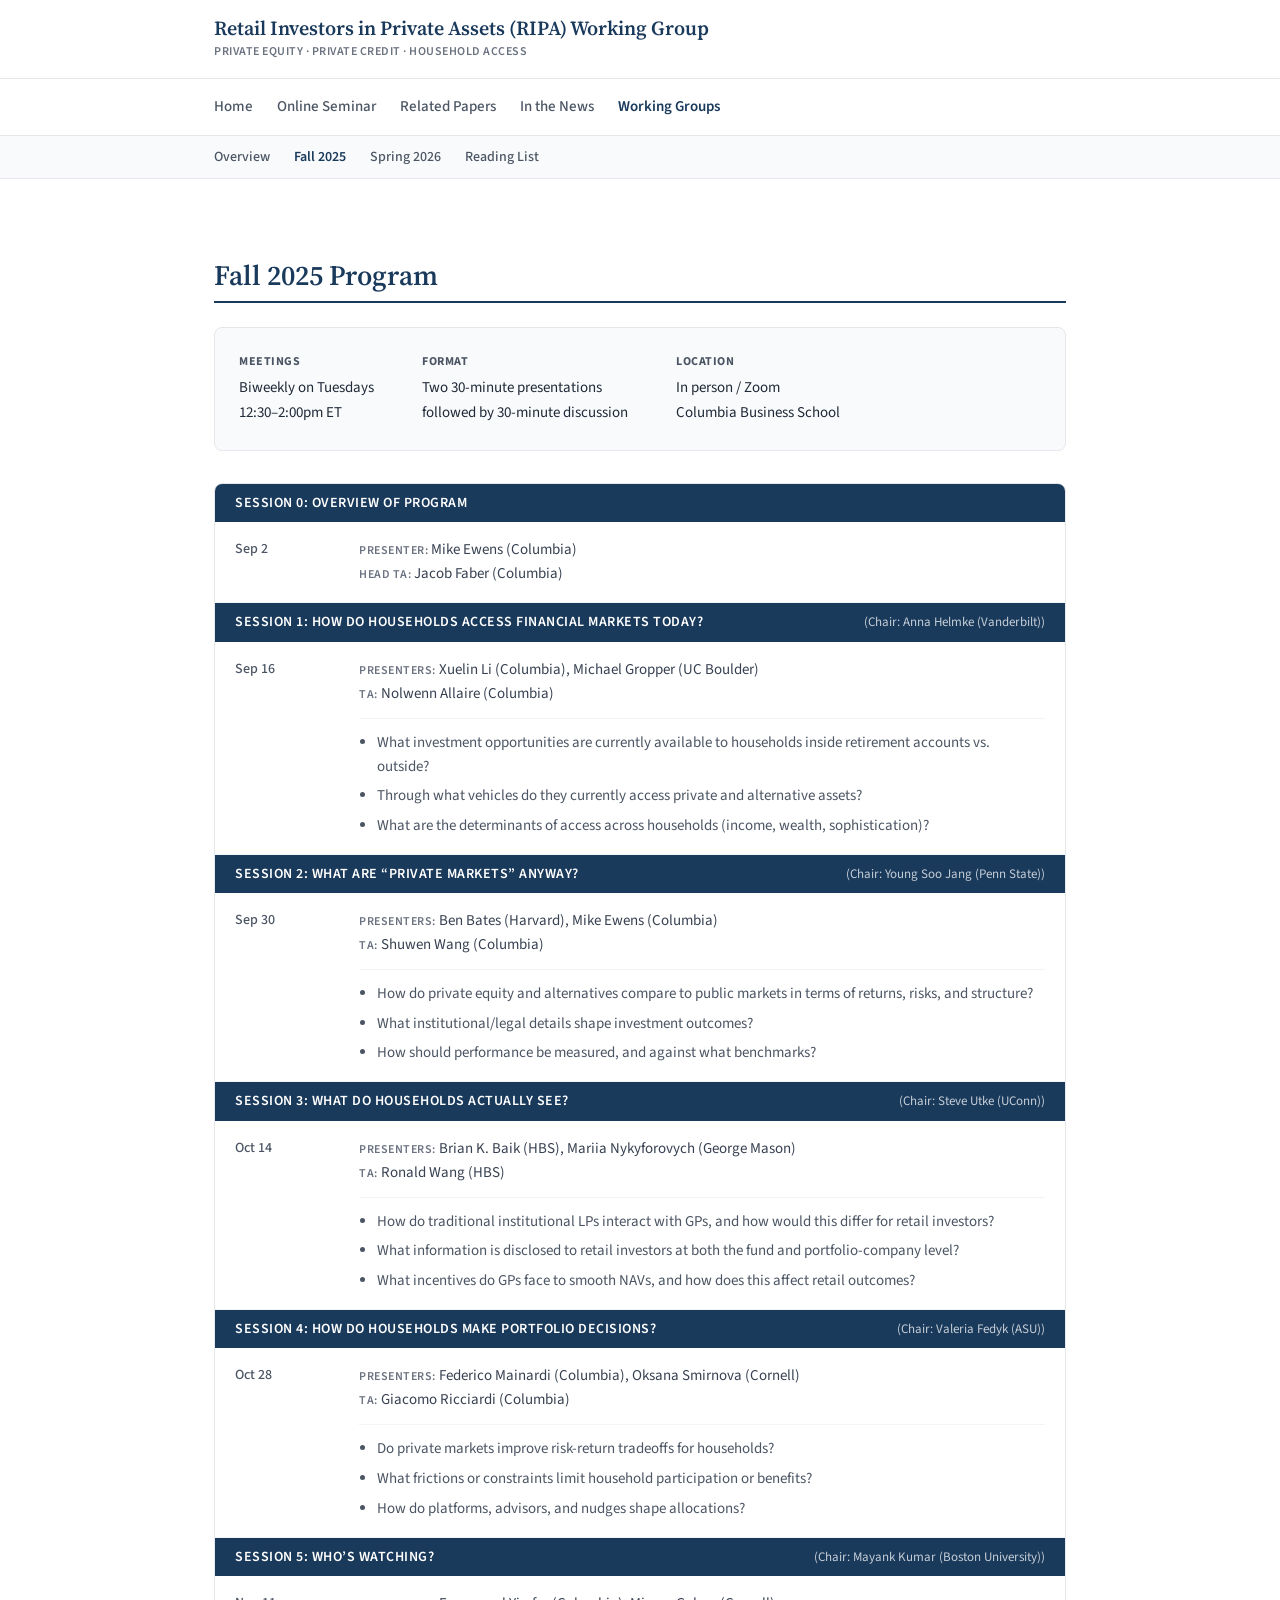
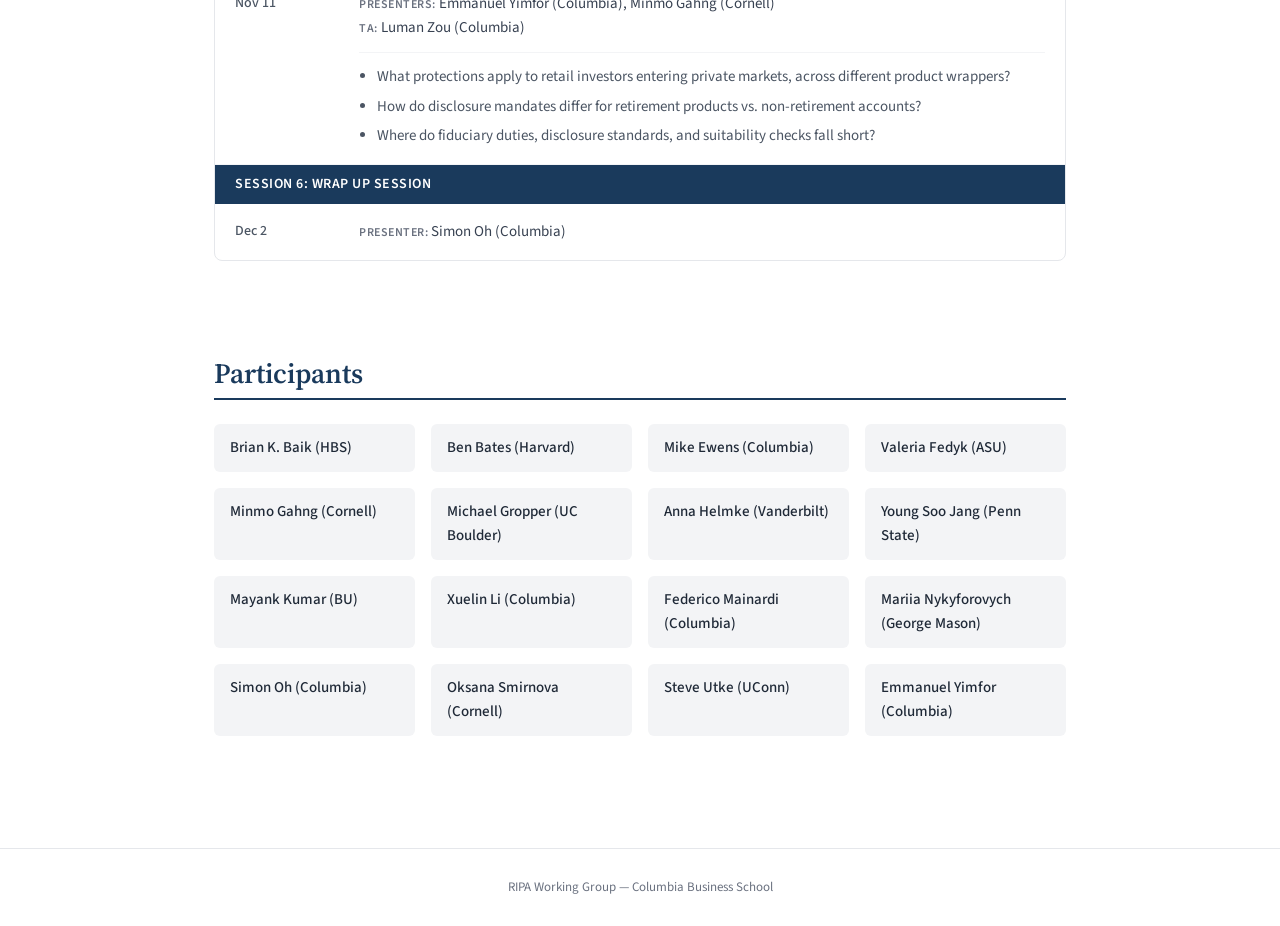
==== commit 942db0b2: "Rename Media to In the News and add intro sentence Designed by Michael Ewens. Built by Claude Fable " ====
--- a/fall-2025.html
+++ b/fall-2025.html
@@ -24,7 +24,7 @@
             <a href="index.html">Home</a>
             <a href="seminar.html">Online Seminar</a>
             <a href="papers.html">Related Papers</a>
-            <a href="media.html">Media</a>
+            <a href="media.html">In the News</a>
             <a href="working-groups.html" class="nav-active">Working Groups</a>
         </div>
     </nav>
--- a/styles.css
+++ b/styles.css
@@ -222,6 +222,16 @@
     margin-bottom: 0;
 }
 
+.goals-list {
+    margin: 0.5rem 0 0 0;
+    padding-left: 1.5rem;
+}
+
+.goals-list li {
+    color: var(--gray-700);
+    margin-bottom: 0.5rem;
+}
+
 /* Event Details */
 .event-details {
     display: flex;
@@ -335,6 +345,13 @@
     font-weight: 600;
 }
 
+/* Paper title inside a schedule row (seminar sessions) */
+.time-block .paper-title {
+    color: var(--gray-700);
+    font-size: 0.9375rem;
+    margin-top: 0.25rem;
+}
+
 .session-questions {
     margin-top: 0.75rem;
     padding-top: 0.75rem;
@@ -642,3 +659,12 @@
         grid-template-columns: 1fr 1fr;
     }
 }
+
+/* Reading list titles may carry a link */
+.reading-card-title a {
+    color: var(--gray-900);
+}
+
+.reading-card-title a:hover {
+    color: var(--columbia-navy);
+}
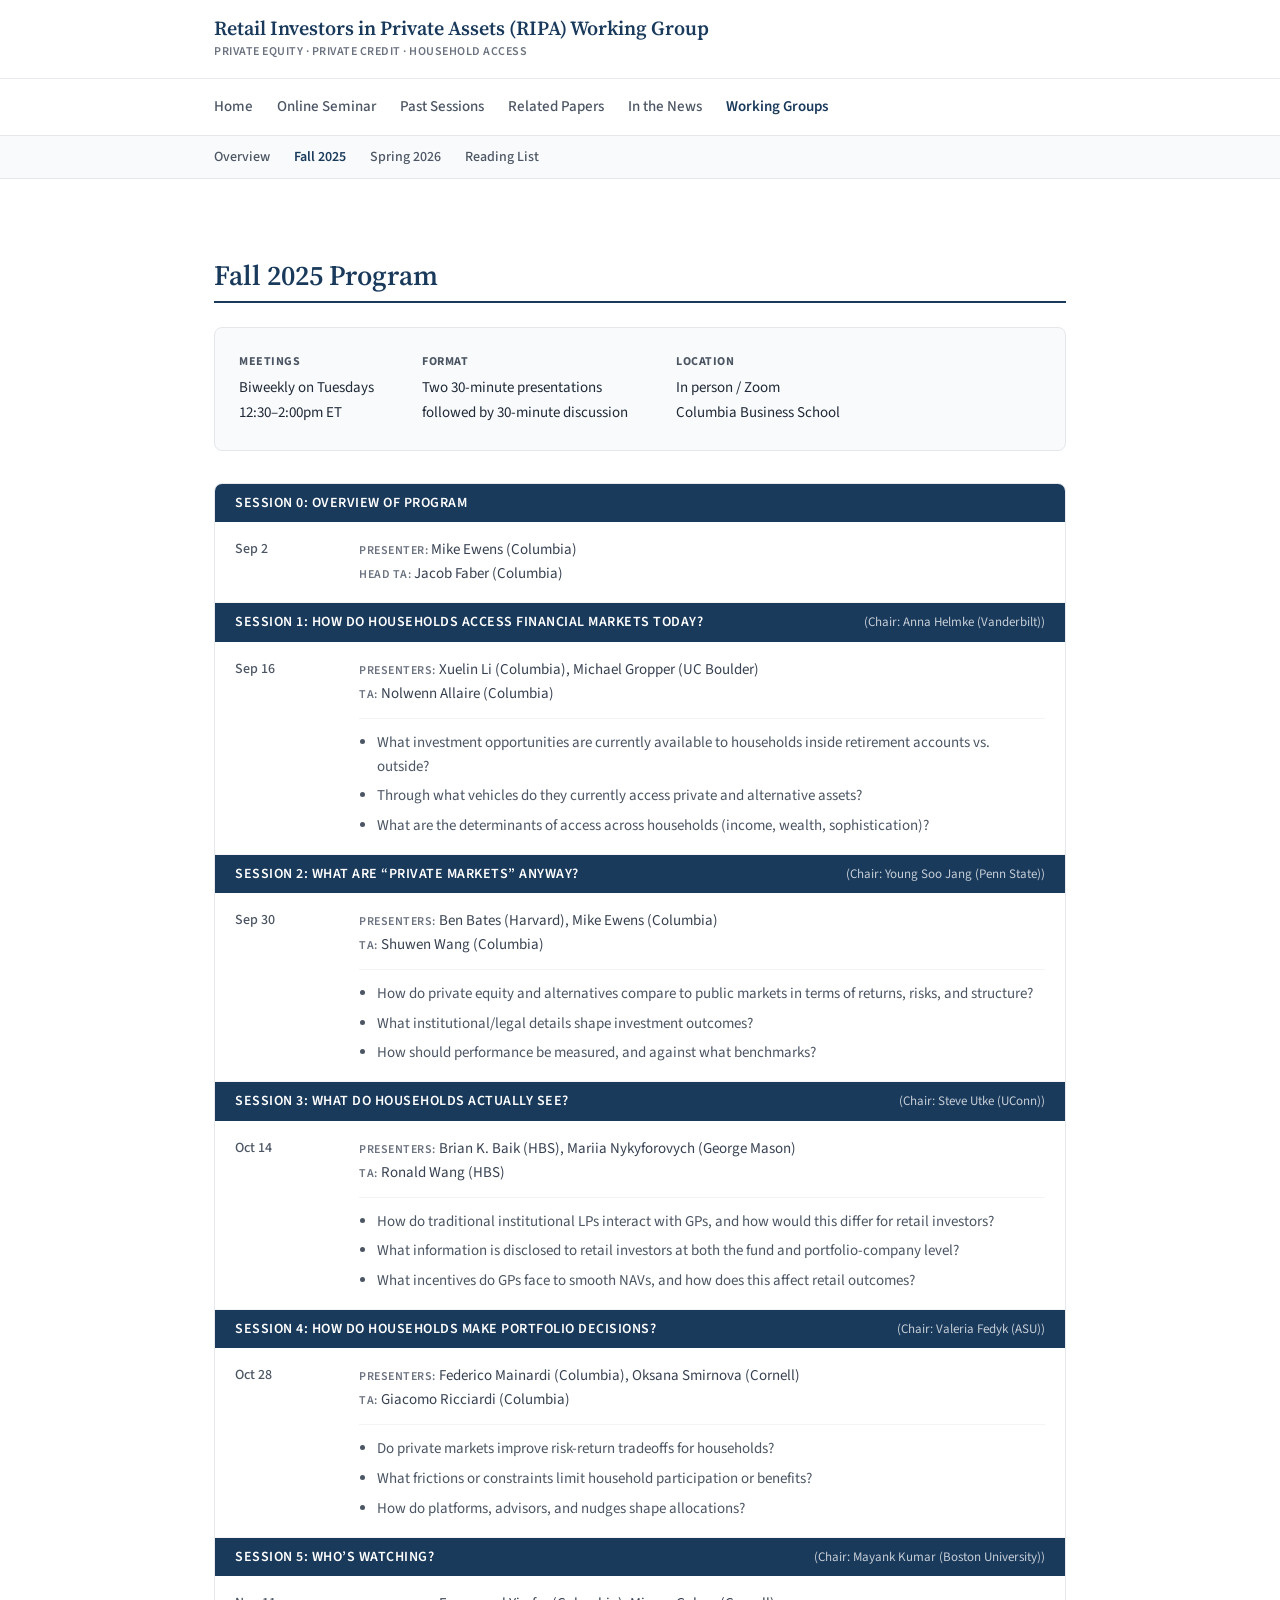
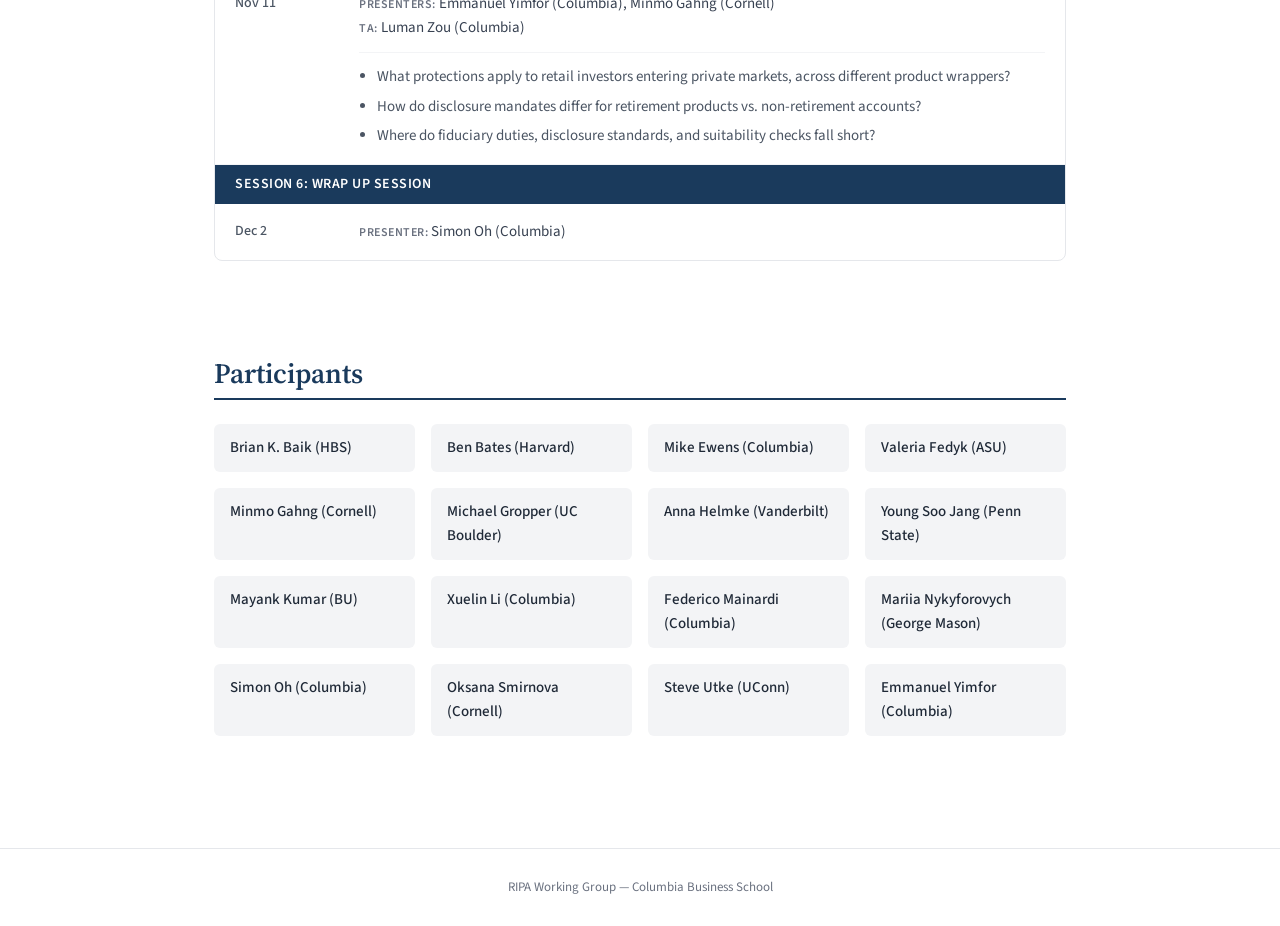
==== commit 169c3aa3: "Add Past Sessions page with Session 1 (Pástor) recording and nav link Video hosted on Cloudflare R2." ====
--- a/fall-2025.html
+++ b/fall-2025.html
@@ -23,6 +23,7 @@
         <div class="container">
             <a href="index.html">Home</a>
             <a href="seminar.html">Online Seminar</a>
+            <a href="past-sessions.html">Past Sessions</a>
             <a href="papers.html">Related Papers</a>
             <a href="media.html">In the News</a>
             <a href="working-groups.html" class="nav-active">Working Groups</a>
--- a/styles.css
+++ b/styles.css
@@ -346,10 +346,76 @@
 }
 
 /* Paper title inside a schedule row (seminar sessions) */
+.time-block .paper-authors {
+    color: var(--gray-600);
+    font-size: 0.875rem;
+    margin-top: 0.25rem;
+}
+
 .time-block .paper-title {
-    color: var(--gray-700);
-    font-size: 0.9375rem;
+    color: var(--gray-900);
+    font-size: 0.9375rem;
+    font-weight: 600;
     margin-top: 0.25rem;
+}
+
+/* Linked and unlinked session titles should look the same; the link
+   reveals itself on hover, as on the Related Papers page. */
+.time-block .paper-title a {
+    color: var(--gray-900);
+}
+
+.time-block .paper-title a:hover {
+    color: var(--columbia-navy);
+}
+
+/* Title on the left, actions on the right; they stack on narrow screens. */
+.paper-title-row {
+    display: flex;
+    align-items: baseline;
+    justify-content: space-between;
+    flex-wrap: wrap;
+    gap: 0.5rem 1.25rem;
+}
+
+.paper-title-row .paper-title {
+    flex: 1 1 18rem;
+}
+
+.paper-title-row .event-actions {
+    flex-shrink: 0;
+    margin-top: 0.25rem;
+}
+
+.event-actions {
+    display: flex;
+    flex-wrap: wrap;
+    gap: 0.5rem;
+    margin-top: 0.75rem;
+}
+
+.event-action {
+    display: inline-block;
+    padding: 0.4rem 0.7rem;
+    border: 1px solid var(--gray-200);
+    border-radius: 4px;
+    color: var(--columbia-navy);
+    font-size: 0.85rem;
+    font-weight: 600;
+    line-height: 1.2;
+    text-decoration: none;
+    transition: background-color 0.15s ease, border-color 0.15s ease;
+}
+
+.event-action:hover {
+    border-color: var(--gray-300);
+    color: var(--columbia-navy);
+    background: var(--gray-50);
+}
+
+.event-action:focus-visible {
+    outline: 2px solid var(--columbia-navy);
+    outline-offset: 2px;
 }
 
 .session-questions {
@@ -668,3 +734,56 @@
 .reading-card-title a:hover {
     color: var(--columbia-navy);
 }
+
+/* Upcoming seminar poster, shown under the organizers line */
+.upcoming-poster {
+    margin: 2rem auto 0;
+    width: 80%;
+}
+
+.upcoming-poster img {
+    display: block;
+    width: 100%;
+    height: auto;
+    border: 1px solid var(--gray-200);
+    border-radius: 8px;
+}
+
+
+/* Registration call-to-action above the upcoming poster */
+.register-line {
+    margin: 1.75rem 0 0;
+    padding: 1rem 1.25rem;
+    background: var(--gray-50);
+    border: 1px solid var(--gray-200);
+    border-radius: 8px;
+    font-size: 1.0625rem;
+    color: var(--gray-700);
+}
+
+.register-line a {
+    font-weight: 600;
+}
+
+/* Copy-poster action under the upcoming poster */
+.poster-actions {
+    width: 80%;
+    margin: 0.75rem auto 0;
+    text-align: right;
+}
+
+.poster-actions button.event-action {
+    font-family: inherit;
+    cursor: pointer;
+}
+
+/* Session recordings on the Past Sessions page */
+.session-video {
+    display: block;
+    width: 100%;
+    max-width: 960px;
+    aspect-ratio: 16 / 9;
+    margin-top: 1rem;
+    background: #000;
+    border-radius: 4px;
+}
